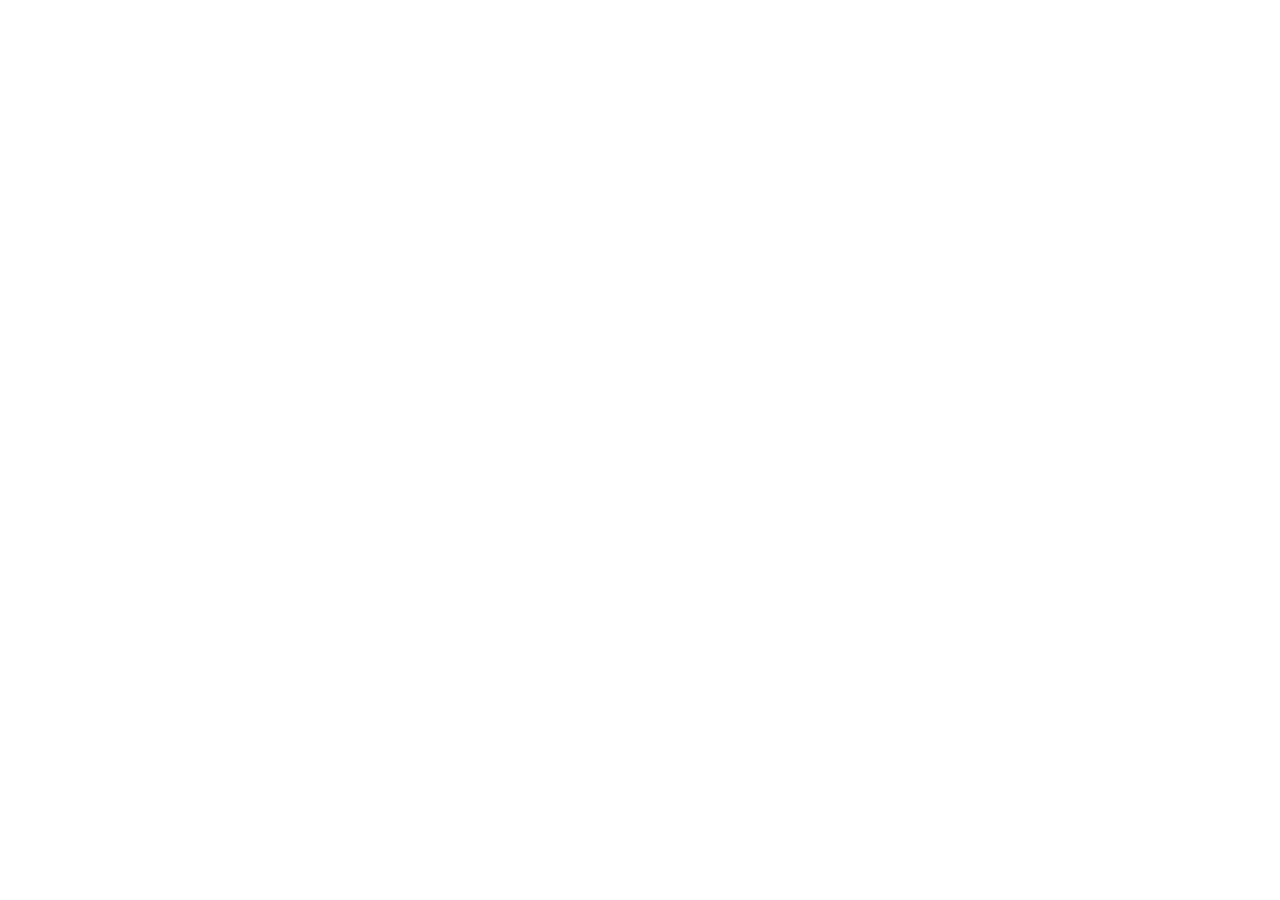
==== health care.html @ b35da8e3 "added healthcare html base" ====
<!DOCTYPE html>
<html lang="en">
<head>
    <meta charset="UTF-8">
    <meta name="viewport" content="width=device-width, initial-scale=1.0">
    <title>Document</title>
</head>
<body>
    
</body>
</html>
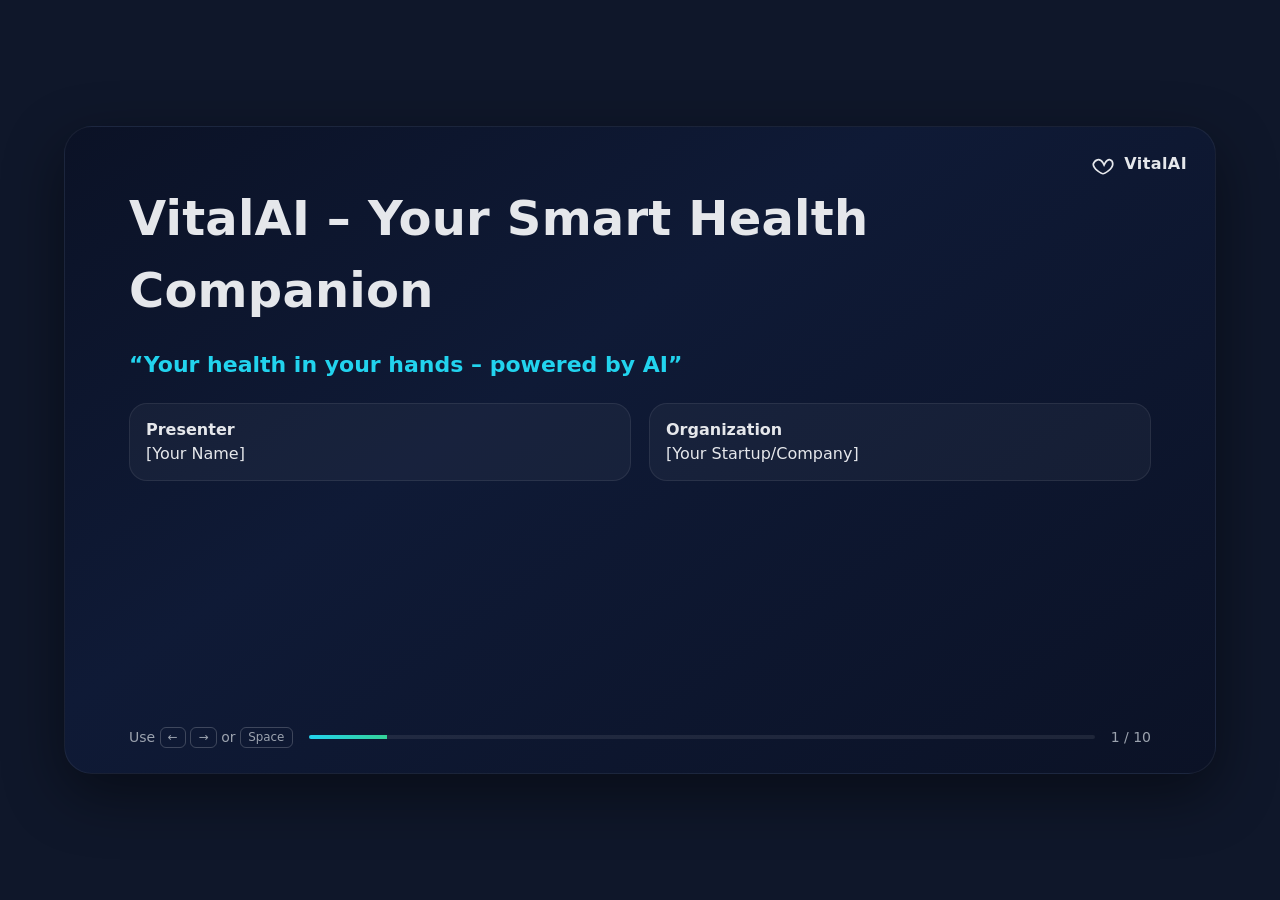
==== commit a38ae751: "Initial website setup" ====
--- a/health care.html
+++ b/health care.html
@@ -1,11 +1,277 @@
 <!DOCTYPE html>
 <html lang="en">
 <head>
-    <meta charset="UTF-8">
-    <meta name="viewport" content="width=device-width, initial-scale=1.0">
-    <title>Document</title>
+<meta charset="utf-8" />
+<meta name="viewport" content="width=device-width,initial-scale=1" />
+<title>VitalAI – Your Smart Health Companion</title>
+<style>
+  :root{
+    --bg:#0f172a;          /* deep slate */
+    --card:#111827;        /* darker panel */
+    --accent:#22d3ee;      /* cyan */
+    --accent-2:#34d399;    /* green */
+    --text:#e5e7eb;        /* light text */
+    --muted:#9ca3af;
+  }
+  *{box-sizing:border-box}
+  html,body{height:100%;margin:0;background:var(--bg);color:var(--text);font:16px/1.5 Inter,system-ui,-apple-system,Segoe UI,Roboto,Helvetica,Arial,sans-serif}
+  .deck{height:100%;display:grid;place-items:center;padding:4vh 5vw}
+  .slide{
+    width:min(1200px,100%);
+    aspect-ratio:16/9;
+    background:linear-gradient(145deg,#0b1226 0%, #0f1a36 40%, #0b1226 100%);
+    border:1px solid rgba(255,255,255,.06);
+    border-radius:28px;
+    box-shadow:0 20px 60px rgba(0,0,0,.45);
+    padding:5vh 5vw; display:none; position:relative; overflow:hidden;
+  }
+  .slide.active{display:block;animation:fade .35s ease}
+  @keyframes fade{from{opacity:.3;transform:translateY(8px)}to{opacity:1;transform:none}}
+
+  h1,h2{margin:.2em 0 .4em}
+  h1{font-size:clamp(26px,5vw,48px);letter-spacing:.2px}
+  h2{font-size:clamp(22px,3.6vw,36px);color:#fff}
+  p,li{font-size:clamp(15px,2vw,22px)}
+  .muted{color:var(--muted)}
+  .tagline{font-weight:600;color:var(--accent)}
+  .grid{display:grid;gap:18px}
+  .cols-2{grid-template-columns:repeat(2,minmax(0,1fr))}
+  .cols-3{grid-template-columns:repeat(3,minmax(0,1fr))}
+  .pill{
+    display:inline-flex;align-items:center;gap:.5rem;
+    padding:.35rem .7rem;border:1px solid rgba(255,255,255,.08);
+    border-radius:999px;background:rgba(255,255,255,.04);font-size:.9em
+  }
+  ul{margin:.2em 0 0 1em}
+  li{margin:.35em 0}
+  .footer{
+    position:absolute;left:5vw;right:5vw;bottom:2.8vh;
+    display:flex;justify-content:space-between;align-items:center;color:var(--muted);font-size:14px
+  }
+  .progress{height:4px;background:rgba(255,255,255,.08);border-radius:999px;overflow:hidden;flex:1;margin:0 1rem}
+  .bar{height:100%;width:0;background:linear-gradient(90deg,var(--accent),var(--accent-2))}
+  .kbd{padding:.15rem .45rem;border:1px solid rgba(255,255,255,.2);border-radius:6px;font-size:.85em}
+  .logo{
+    position:absolute; top:24px; right:28px;
+    display:flex; align-items:center; gap:.55rem; font-weight:700; letter-spacing:.4px
+  }
+  .logo svg{width:26px;height:26px}
+  /* simple icon cards */
+  .card{
+    background:rgba(255,255,255,.04);border:1px solid rgba(255,255,255,.08);
+    border-radius:18px;padding:14px 16px
+  }
+  .icon{width:28px;height:28px;display:inline-block;vertical-align:middle;margin-right:.4rem}
+  /* print-friendly */
+  @media print{
+    body{background:#fff;color:#111}
+    .slide{display:block !important; break-after:page; background:#fff; color:#111; border:0; box-shadow:none}
+    .logo{display:none}
+    .footer{display:none}
+  }
+</style>
 </head>
 <body>
+<div class="deck">
+
+  <!-- SLIDE 1 -->
+  <section class="slide active" data-title="1">
+    <div class="logo">
+      <!-- heart+pulse logo -->
+      <svg viewBox="0 0 24 24" fill="none" stroke="currentColor">
+        <path stroke-width="1.6" d="M3 12c1.5-4 6-6 9-1l1 2 1-2c3-5 7-3 7 1 0 5-8 9-9 9s-9-4-9-9Z"/>
+      </svg>
+      VitalAI
+    </div>
+    <h1>VitalAI – Your Smart Health Companion</h1>
+    <p class="tagline">“Your health in your hands – powered by AI”</p>
+    <div style="margin-top:2.2vh" class="grid cols-2">
+      <div class="card">
+        <strong>Presenter</strong><br/>[Your Name]
+      </div>
+      <div class="card">
+        <strong>Organization</strong><br/>[Your Startup/Company]
+      </div>
+    </div>
+    <div class="footer">
+      <span class="muted">Use <span class="kbd">←</span> <span class="kbd">→</span> or <span class="kbd">Space</span></span>
+      <div class="progress"><div class="bar"></div></div>
+      <span class="muted">1 / 10</span>
+    </div>
+  </section>
+
+  <!-- SLIDE 2: Problem -->
+  <section class="slide" data-title="2">
+    <h2>The Problem</h2>
+    <ul>
+      <li>Rising lifestyle-related diseases: heart issues, stress, sleep disorders</li>
+      <li>Lack of real-time and affordable health monitoring</li>
+      <li>Care is reactive—people seek treatment after symptoms appear</li>
+    </ul>
+    <div class="footer"><span></span><div class="progress"><div class="bar"></div></div><span class="muted">2 / 10</span></div>
+  </section>
+
+  <!-- SLIDE 3: Solution -->
+  <section class="slide" data-title="3">
+    <h2>The Solution</h2>
+    <ul>
+      <li><strong>AI-powered wearable + mobile app</strong> for continuous monitoring</li>
+      <li>Real-time data fused with <span class="pill">Predictive Analytics</span></li>
+      <li>Personalized lifestyle suggestions: diet, sleep, exercise</li>
+    </ul>
+    <div class="footer"><span></span><div class="progress"><div class="bar"></div></div><span class="muted">3 / 10</span></div>
+  </section>
+
+  <!-- SLIDE 4: Sensor Technology -->
+  <section class="slide" data-title="4">
+    <h2>Sensor Technology</h2>
+    <div class="grid cols-3">
+      <div class="card"><span class="icon">💓</span><strong>PPG</strong><br/><span class="muted">Heart rate, SpO₂</span></div>
+      <div class="card"><span class="icon">🏃</span><strong>Accelerometer</strong><br/><span class="muted">Activity</span></div>
+      <div class="card"><span class="icon">🧭</span><strong>Gyroscope</strong><br/><span class="muted">Orientation</span></div>
+      <div class="card"><span class="icon">🌡</span><strong>Skin Temp</strong><br/><span class="muted">Thermal trends</span></div>
+      <div class="card"><span class="icon">🫀</span><strong>ECG</strong> (optional)</div>
+      <div class="card"><span class="icon">😌</span><strong>EDA</strong> (stress)</div>
+      <div class="card"><span class="icon">🩸</span><strong>Glucose</strong> (non-invasive, emerging)</div>
+    </div>
+    <div class="footer"><span></span><div class="progress"><div class="bar"></div></div><span class="muted">4 / 10</span></div>
+  </section>
+
+  <!-- SLIDE 5: System Architecture -->
+  <section class="slide" data-title="5">
+    <h2>System Architecture</h2>
+    <!-- Simple inline block diagram -->
+    <svg viewBox="0 0 900 160" width="100%" height="180" style="margin-top:8px">
+      <defs>
+        <linearGradient id="g1" x1="0" x2="1">
+          <stop offset="0" stop-color="#22d3ee"/><stop offset="1" stop-color="#34d399"/>
+        </linearGradient>
+      </defs>
+      <g fill="none" stroke="url(#g1)" stroke-width="2">
+        <rect x="10" y="40" rx="12" ry="12" width="140" height="80"/><!-- Sensors -->
+        <rect x="180" y="40" rx="12" ry="12" width="170" height="80"/><!-- MCU -->
+        <rect x="380" y="40" rx="12" ry="12" width="160" height="80"/><!-- App -->
+        <rect x="570" y="40" rx="12" ry="12" width="140" height="80"/><!-- AI -->
+        <rect x="740" y="40" rx="12" ry="12" width="150" height="80"/><!-- UI -->
+        <path d="M150,80 L180,80 M350,80 L380,80 M540,80 L570,80 M710,80 L740,80"/>
+      </g>
+      <g fill="#e5e7eb" font-size="16" font-family="Inter, sans-serif">
+        <text x="35"  y="90">Sensors</text>
+        <text x="210" y="90">Microcontroller</text>
+        <text x="420" y="90">Mobile App</text>
+        <text x="610" y="90">AI Engine</text>
+        <text x="780" y="90">User Interface</text>
+      </g>
+    </svg>
+    <p class="muted" style="margin-top:8px">AI layer processes data for risk prediction, alerts, and personalized recommendations.</p>
+    <div class="footer"><span></span><div class="progress"><div class="bar"></div></div><span class="muted">5 / 10</span></div>
+  </section>
+
+  <!-- SLIDE 6: AI & ML Components -->
+  <section class="slide" data-title="6">
+    <h2>AI & ML Components</h2>
+    <ul>
+      <li>Time-series analysis of vitals (HR, SpO₂, temp, activity)</li>
+      <li>Anomaly detection for early warnings (e.g., arrhythmias)</li>
+      <li>Personalization from individual trends & baselines</li>
+    </ul>
+    <div class="footer"><span></span><div class="progress"><div class="bar"></div></div><span class="muted">6 / 10</span></div>
+  </section>
+
+  <!-- SLIDE 7: Key Features -->
+  <section class="slide" data-title="7">
+    <h2>Key Features</h2>
+    <div class="grid cols-2">
+      <ul class="card">
+        <li>Real-time health monitoring</li>
+        <li>Stress & sleep tracking</li>
+        <li>Smart alerts & emergency notifications</li>
+      </ul>
+      <ul class="card">
+        <li>Local language interface for inclusivity</li>
+        <li>Privacy by design; on-device inference where possible</li>
+        <li>Seamless data export & sharing (opt-in)</li>
+      </ul>
+    </div>
+    <div class="footer"><span></span><div class="progress"><div class="bar"></div></div><span class="muted">7 / 10</span></div>
+  </section>
+
+  <!-- SLIDE 8: Target Audience & Market -->
+  <section class="slide" data-title="8">
+    <h2>Target Audience & Market</h2>
+    <ul>
+      <li>Fitness users, elderly, chronic disease patients</li>
+      <li>Indian wearable market trends: growing <strong>&gt;20% CAGR</strong></li>
+      <li>Partnerships: hospitals, insurance, wellness platforms</li>
+    </ul>
+    <div class="footer"><span></span><div class="progress"><div class="bar"></div></div><span class="muted">8 / 10</span></div>
+  </section>
+
+  <!-- SLIDE 9: Future Scope -->
+  <section class="slide" data-title="9">
+    <h2>Future Scope</h2>
+    <ul>
+      <li>Non-invasive glucose tracking</li>
+      <li>Integration with telemedicine & doctors</li>
+      <li>Predictive community health analytics</li>
+    </ul>
+    <div class="footer"><span></span><div class="progress"><div class="bar"></div></div><span class="muted">9 / 10</span></div>
+  </section>
+
+  <!-- SLIDE 10: Conclusion -->
+  <section class="slide" data-title="10">
+    <h2>Conclusion</h2>
+    <ul>
+      <li><strong>Need:</strong> Preventive, real-time, affordable health monitoring</li>
+      <li><strong>Solution:</strong> AI-driven wearable + app with predictive insights</li>
+      <li><strong>Impact:</strong> Healthier lives, reduced costs, data-driven care</li>
+    </ul>
+    <p class="tagline" style="margin-top:1rem">“VitalAI – Smart, Simple, Personalized Health Monitoring”</p>
+    <div class="footer"><span></span><div class="progress"><div class="bar"></div></div><span class="muted">10 / 10</span></div>
+  </section>
+
+</div>
+
+<script>
+  // Simple slide engine (no dependencies)
+  const slides = [...document.querySelectorAll('.slide')];
+  const total = slides.length;
+  let i = 0;
+
+  function show(n){
+    i = (n + total) % total;
+    slides.forEach((s,idx)=>s.classList.toggle('active', idx===i));
+    // update progress bars and counters
+    document.querySelectorAll('.footer .bar').forEach(b=>{
+      b.style.width = ((i+1)/total*100)+'%';
+    });
+    document.querySelectorAll('.footer .muted:last-child').forEach((el,idx)=>{
+      if(idx===i) el.textContent = (i+1)+' / '+total;
+    });
+    history.replaceState(null, '', '#'+(i+1));
+  }
+
+  function next(){ show(i+1); }
+  function prev(){ show(i-1); }
+
+  document.addEventListener('keydown', e=>{
+    if(['ArrowRight',' '].includes(e.key)) { next(); }
+    if(['ArrowLeft','Backspace'].includes(e.key)) { prev(); }
+  });
+
+  // click advance
+  document.querySelector('.deck').addEventListener('click', (e)=>{
+    // avoid clicking on links
+    if(e.target.closest('a')) return;
+    next();
+  });
+
+  // start from hash if present
+  const start = parseInt(location.hash.replace('#',''),10);
+  if(!isNaN(start) && start>=1 && start<=total){ show(start-1); } else { show(0); }
+</script>
+</body>
+</html>
     
 </body>
 </html>
